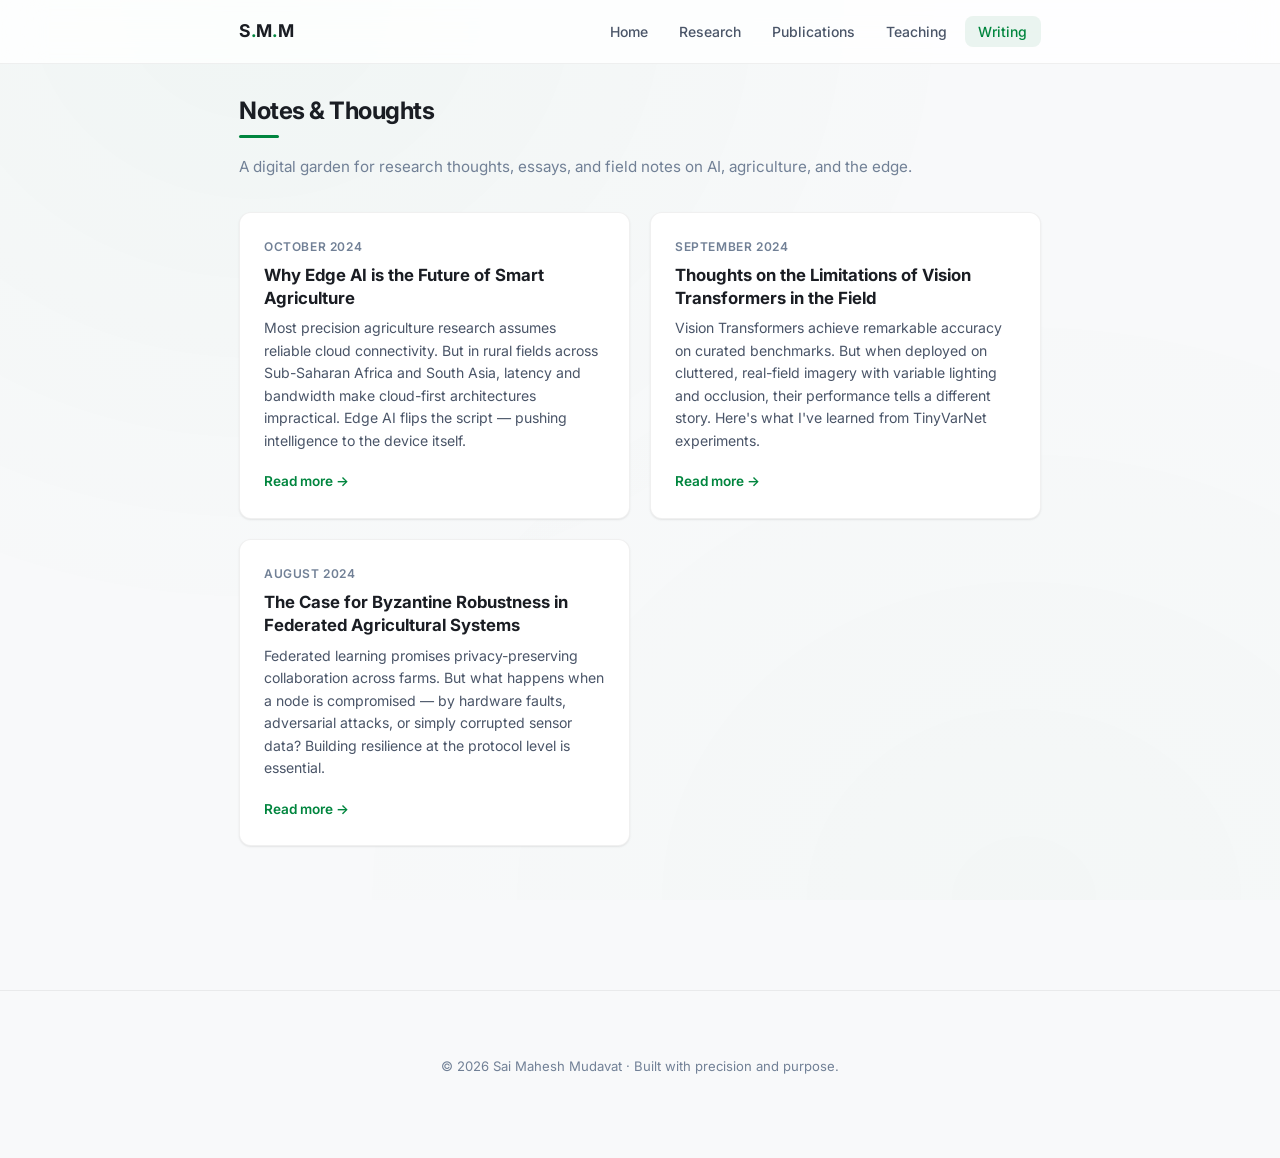
==== writing.html @ 9abcfe38 "Initial commit: premium academic portfolio website" ====
<!DOCTYPE html>
<html lang="en">
<head>
  <meta charset="UTF-8">
  <meta name="viewport" content="width=device-width, initial-scale=1.0">
  <title>Writing & Thoughts — Sai Mahesh Mudavat</title>
  <meta name="description" content="Research thoughts, essays, and updates by Sai Mahesh Mudavat on Edge AI, Vision Transformers, and Smart Agriculture.">
  <link rel="stylesheet" href="assets/css/style.css">
  <link rel="icon" href="data:image/svg+xml,<svg xmlns='http://www.w3.org/2000/svg' viewBox='0 0 100 100'><text y='.9em' font-size='90'>🧠</text></svg>">
</head>
<body>

  <!-- ====== Navigation ====== -->
  <nav class="navbar" id="navbar">
    <div class="nav-container">
      <a href="index.html" class="nav-logo">S<span>.</span>M<span>.</span>M</a>
      <button class="nav-toggle" id="navToggle" aria-label="Toggle navigation">
        <span></span><span></span><span></span>
      </button>
      <ul class="nav-links" id="navLinks">
        <li><a href="index.html">Home</a></li>
        <li><a href="research.html">Research</a></li>
        <li><a href="publications.html">Publications</a></li>
        <li><a href="teaching.html">Teaching</a></li>
        <li><a href="writing.html" class="active">Writing</a></li>
      </ul>
    </div>
  </nav>

  <!-- ====== Main Content ====== -->
  <main class="container page-content">

    <section class="section reveal" id="writing">
      <h2>Notes &amp; Thoughts</h2>
      <p style="margin-bottom: 2rem; color: var(--text-muted); font-size: 0.95rem;">
        A digital garden for research thoughts, essays, and field notes on AI, agriculture, and the edge.
      </p>

      <div class="card-grid">

        <div class="writing-card">
          <div class="writing-date">October 2024</div>
          <div class="writing-title">Why Edge AI is the Future of Smart Agriculture</div>
          <p class="writing-excerpt">
            Most precision agriculture research assumes reliable cloud connectivity. But in rural fields across 
            Sub-Saharan Africa and South Asia, latency and bandwidth make cloud-first architectures impractical. 
            Edge AI flips the script — pushing intelligence to the device itself.
          </p>
          <a href="#" class="read-more">Read more →</a>
        </div>

        <div class="writing-card">
          <div class="writing-date">September 2024</div>
          <div class="writing-title">Thoughts on the Limitations of Vision Transformers in the Field</div>
          <p class="writing-excerpt">
            Vision Transformers achieve remarkable accuracy on curated benchmarks. But when deployed on cluttered, 
            real-field imagery with variable lighting and occlusion, their performance tells a different story. 
            Here's what I've learned from TinyVarNet experiments.
          </p>
          <a href="#" class="read-more">Read more →</a>
        </div>

        <div class="writing-card">
          <div class="writing-date">August 2024</div>
          <div class="writing-title">The Case for Byzantine Robustness in Federated Agricultural Systems</div>
          <p class="writing-excerpt">
            Federated learning promises privacy-preserving collaboration across farms. But what happens when a 
            node is compromised — by hardware faults, adversarial attacks, or simply corrupted sensor data? 
            Building resilience at the protocol level is essential.
          </p>
          <a href="#" class="read-more">Read more →</a>
        </div>

      </div>
    </section>

  </main>

  <!-- ====== Footer ====== -->
  <footer class="footer">
    <div class="container">
      <p>&copy; 2026 Sai Mahesh Mudavat · Built with precision and purpose.</p>
    </div>
  </footer>

  <!-- ====== Scripts ====== -->
  <script>
    const navToggle = document.getElementById('navToggle');
    const navLinks = document.getElementById('navLinks');
    navToggle.addEventListener('click', () => navLinks.classList.toggle('show'));

    const navbar = document.getElementById('navbar');
    window.addEventListener('scroll', () => {
      navbar.classList.toggle('scrolled', window.scrollY > 10);
    });

    const revealEls = document.querySelectorAll('.reveal');
    const observer = new IntersectionObserver((entries) => {
      entries.forEach(entry => {
        if (entry.isIntersecting) {
          entry.target.classList.add('visible');
          observer.unobserve(entry.target);
        }
      });
    }, { threshold: 0.1 });
    revealEls.forEach(el => observer.observe(el));
  </script>

</body>
</html>
---- assets/css/style.css ----
/* ============================================================
   MAHESH PORTFOLIO — Premium Design System
   ============================================================ */

/* ---------- Google Fonts ---------- */
@import url('https://fonts.googleapis.com/css2?family=Inter:wght@300;400;500;600;700;800&display=swap');

/* ---------- CSS Variables ---------- */
:root {
  /* Colors */
  --bg-primary: #f8f9fa;
  --bg-secondary: #ffffff;
  --bg-dark: #0f1117;
  --text-primary: #1a1d23;
  --text-secondary: #4a5568;
  --text-muted: #718096;
  --accent: #00853E;
  --accent-light: rgba(0, 133, 62, 0.08);
  --accent-lighter: rgba(0, 133, 62, 0.04);
  --accent-hover: #006b32;
  --border: rgba(0, 0, 0, 0.06);
  --border-strong: rgba(0, 0, 0, 0.10);
  --shadow-sm: 0 1px 3px rgba(0, 0, 0, 0.04), 0 1px 2px rgba(0, 0, 0, 0.06);
  --shadow-md: 0 4px 12px rgba(0, 0, 0, 0.06), 0 2px 4px rgba(0, 0, 0, 0.04);
  --shadow-lg: 0 10px 30px rgba(0, 0, 0, 0.08), 0 4px 8px rgba(0, 0, 0, 0.04);
  --shadow-xl: 0 20px 50px rgba(0, 0, 0, 0.10);

  /* Typography */
  --font-family: 'Inter', -apple-system, BlinkMacSystemFont, 'Segoe UI', Roboto, sans-serif;
  --font-mono: 'JetBrains Mono', 'Fira Code', monospace;

  /* Spacing */
  --container-max: 850px;
  --nav-height: 64px;

  /* Transitions */
  --transition-fast: 0.15s cubic-bezier(0.4, 0, 0.2, 1);
  --transition-smooth: 0.3s cubic-bezier(0.4, 0, 0.2, 1);
  --transition-spring: 0.4s cubic-bezier(0.34, 1.56, 0.64, 1);
}

/* ---------- Reset & Global ---------- */
*,
*::before,
*::after {
  margin: 0;
  padding: 0;
  box-sizing: border-box;
}

html {
  scroll-behavior: smooth;
  -webkit-font-smoothing: antialiased;
  -moz-osx-font-smoothing: grayscale;
}

body {
  font-family: var(--font-family);
  font-size: 16px;
  line-height: 1.6;
  color: var(--text-primary);
  background-color: var(--bg-primary);
  min-height: 100vh;
  overflow-x: hidden;
}

/* Subtle animated background gradient */
body::before {
  content: '';
  position: fixed;
  top: 0;
  left: 0;
  width: 100%;
  height: 100%;
  background:
    radial-gradient(ellipse at 20% 0%, rgba(0, 133, 62, 0.03) 0%, transparent 50%),
    radial-gradient(ellipse at 80% 100%, rgba(0, 133, 62, 0.02) 0%, transparent 50%);
  pointer-events: none;
  z-index: -1;
}

/* ---------- Typography ---------- */
h1, h2, h3, h4 {
  font-weight: 700;
  letter-spacing: -0.02em;
  color: var(--text-primary);
  line-height: 1.25;
}

h1 {
  font-size: 2.25rem;
  font-weight: 800;
  letter-spacing: -0.03em;
}

h2 {
  font-size: 1.5rem;
  font-weight: 700;
  margin-bottom: 1rem;
  position: relative;
  padding-bottom: 0.75rem;
}

h2::after {
  content: '';
  position: absolute;
  bottom: 0;
  left: 0;
  width: 40px;
  height: 3px;
  background: var(--accent);
  border-radius: 2px;
  transition: width var(--transition-smooth);
}

h2:hover::after {
  width: 60px;
}

h3 {
  font-size: 1.15rem;
  font-weight: 600;
}

p {
  color: var(--text-secondary);
  line-height: 1.7;
  margin-bottom: 1rem;
}

a {
  color: var(--accent);
  text-decoration: none;
  transition: color var(--transition-fast), opacity var(--transition-fast);
}

a:hover {
  color: var(--accent-hover);
}

/* ---------- Navigation ---------- */
.navbar {
  position: sticky;
  top: 0;
  z-index: 1000;
  background: rgba(255, 255, 255, 0.82);
  backdrop-filter: blur(20px) saturate(180%);
  -webkit-backdrop-filter: blur(20px) saturate(180%);
  border-bottom: 1px solid var(--border);
  height: var(--nav-height);
  transition: box-shadow var(--transition-smooth);
}

.navbar.scrolled {
  box-shadow: var(--shadow-sm);
}

.nav-container {
  max-width: var(--container-max);
  margin: 0 auto;
  padding: 0 1.5rem;
  height: 100%;
  display: flex;
  align-items: center;
  justify-content: space-between;
}

.nav-logo {
  font-size: 1.1rem;
  font-weight: 700;
  color: var(--text-primary);
  letter-spacing: -0.02em;
  transition: color var(--transition-fast);
}

.nav-logo:hover {
  color: var(--accent);
}

.nav-logo span {
  color: var(--accent);
}

.nav-links {
  display: flex;
  align-items: center;
  gap: 0.25rem;
  list-style: none;
}

.nav-links a {
  padding: 0.45rem 0.85rem;
  font-size: 0.875rem;
  font-weight: 500;
  color: var(--text-secondary);
  border-radius: 8px;
  transition: all var(--transition-smooth);
  position: relative;
}

.nav-links a:hover,
.nav-links a.active {
  color: var(--accent);
  background: var(--accent-light);
}

/* Mobile hamburger */
.nav-toggle {
  display: none;
  flex-direction: column;
  gap: 5px;
  cursor: pointer;
  padding: 4px;
  background: none;
  border: none;
}

.nav-toggle span {
  width: 22px;
  height: 2px;
  background: var(--text-primary);
  border-radius: 2px;
  transition: all var(--transition-smooth);
}

/* ---------- Container ---------- */
.container {
  max-width: var(--container-max);
  margin: 0 auto;
  padding: 2rem 1.5rem;
}

/* ---------- Hero / Header ---------- */
.hero {
  display: flex;
  align-items: center;
  gap: 2.5rem;
  padding: 3rem 0 2rem;
}

.hero-text {
  flex: 1;
}

.hero-text h1 {
  margin-bottom: 0.3rem;
}

.hero-subtitle {
  font-size: 1.05rem;
  color: var(--accent);
  font-weight: 500;
  margin-bottom: 0.15rem;
}

.hero-affiliation {
  font-size: 0.9rem;
  color: var(--text-muted);
  margin-bottom: 1.25rem;
  line-height: 1.5;
}

.hero-links {
  display: flex;
  gap: 0.75rem;
  flex-wrap: wrap;
}

.hero-links a {
  display: inline-flex;
  align-items: center;
  gap: 0.4rem;
  padding: 0.45rem 0.9rem;
  font-size: 0.82rem;
  font-weight: 500;
  color: var(--text-secondary);
  background: var(--bg-secondary);
  border: 1px solid var(--border-strong);
  border-radius: 100px;
  transition: all var(--transition-smooth);
}

.hero-links a:hover {
  color: var(--accent);
  border-color: var(--accent);
  background: var(--accent-lighter);
  transform: translateY(-1px);
  box-shadow: var(--shadow-sm);
}

.hero-links a svg {
  width: 15px;
  height: 15px;
  flex-shrink: 0;
}

/* ---------- Profile Image ---------- */
.profile-img {
  width: 150px;
  height: 150px;
  border-radius: 50%;
  object-fit: cover;
  border: 3px solid var(--bg-secondary);
  box-shadow: var(--shadow-lg), 0 0 0 1px var(--border);
  flex-shrink: 0;
  transition: transform var(--transition-spring), box-shadow var(--transition-smooth);
}

.profile-img:hover {
  transform: scale(1.04);
  box-shadow: var(--shadow-xl), 0 0 0 2px var(--accent);
}

/* ---------- Sections ---------- */
.section {
  margin-bottom: 3rem;
  animation: fadeInUp 0.6s ease both;
}

.section:nth-child(2) { animation-delay: 0.1s; }
.section:nth-child(3) { animation-delay: 0.2s; }
.section:nth-child(4) { animation-delay: 0.3s; }

@keyframes fadeInUp {
  from {
    opacity: 0;
    transform: translateY(16px);
  }
  to {
    opacity: 1;
    transform: translateY(0);
  }
}

/* ---------- Card ---------- */
.card {
  background: var(--bg-secondary);
  border: 1px solid var(--border);
  border-radius: 12px;
  padding: 1.5rem;
  box-shadow: var(--shadow-sm);
  transition: all var(--transition-smooth);
  position: relative;
  overflow: hidden;
}

.card::before {
  content: '';
  position: absolute;
  top: 0;
  left: 0;
  right: 0;
  height: 3px;
  background: linear-gradient(90deg, var(--accent), #2dd4bf);
  opacity: 0;
  transition: opacity var(--transition-smooth);
}

.card:hover {
  transform: translateY(-3px);
  box-shadow: var(--shadow-lg);
  border-color: rgba(0, 133, 62, 0.15);
}

.card:hover::before {
  opacity: 1;
}

.card + .card {
  margin-top: 1.25rem;
}

.card h3 {
  margin-bottom: 0.6rem;
}

.card p {
  font-size: 0.92rem;
}

/* ---------- Impact Box (Publications) ---------- */
.impact-box {
  background: rgba(0, 133, 62, 0.05);
  border-left: 3px solid var(--accent);
  padding: 0.75rem 1rem;
  border-radius: 0 8px 8px 0;
  margin-top: 0.75rem;
  font-size: 0.85rem;
  color: var(--text-secondary);
  line-height: 1.6;
}

.impact-box strong {
  color: var(--accent);
  font-weight: 600;
}

/* ---------- Tags / Pills ---------- */
.tags {
  display: flex;
  flex-wrap: wrap;
  gap: 0.5rem;
  margin-top: 1rem;
}

.tag {
  display: inline-flex;
  align-items: center;
  padding: 0.35rem 0.85rem;
  font-size: 0.78rem;
  font-weight: 500;
  color: var(--accent);
  background: var(--accent-light);
  border: 1px solid rgba(0, 133, 62, 0.12);
  border-radius: 100px;
  transition: all var(--transition-smooth);
  cursor: default;
}

.tag:hover {
  background: rgba(0, 133, 62, 0.14);
  transform: translateY(-1px);
  box-shadow: var(--shadow-sm);
}

/* ---------- Timeline (News) ---------- */
.timeline {
  position: relative;
  padding-left: 1.75rem;
}

.timeline::before {
  content: '';
  position: absolute;
  left: 0;
  top: 0.5rem;
  bottom: 0.5rem;
  width: 2px;
  background: linear-gradient(180deg, var(--accent), rgba(0, 133, 62, 0.15));
  border-radius: 2px;
}

.timeline-item {
  position: relative;
  padding-bottom: 1.5rem;
}

.timeline-item:last-child {
  padding-bottom: 0;
}

.timeline-item::before {
  content: '';
  position: absolute;
  left: -1.75rem;
  top: 0.45rem;
  width: 10px;
  height: 10px;
  border-radius: 50%;
  background: var(--accent);
  border: 2px solid var(--bg-primary);
  box-shadow: 0 0 0 3px var(--accent-light);
  transition: transform var(--transition-spring);
}

.timeline-item:hover::before {
  transform: scale(1.3);
}

.timeline-date {
  font-size: 0.78rem;
  font-weight: 600;
  color: var(--accent);
  text-transform: uppercase;
  letter-spacing: 0.04em;
  margin-bottom: 0.25rem;
}

.timeline-content {
  font-size: 0.92rem;
  color: var(--text-secondary);
}

/* ---------- Publication List ---------- */
.pub-item {
  padding: 1.25rem 0;
  border-bottom: 1px solid var(--border);
  transition: background var(--transition-smooth);
}

.pub-item:last-child {
  border-bottom: none;
}

.pub-item:hover {
  background: var(--accent-lighter);
  margin-left: -1rem;
  margin-right: -1rem;
  padding-left: 1rem;
  padding-right: 1rem;
  border-radius: 8px;
}

.pub-item .authors {
  font-size: 0.9rem;
  color: var(--text-secondary);
  margin-bottom: 0.2rem;
}

.pub-item .title {
  font-size: 0.95rem;
  font-weight: 600;
  color: var(--text-primary);
  margin-bottom: 0.2rem;
}

.pub-item .venue {
  font-size: 0.85rem;
  color: var(--text-muted);
  font-style: italic;
}

.pub-item .author-highlight {
  font-weight: 700;
  color: var(--text-primary);
}

/* ---------- Grid Layouts ---------- */
.card-grid {
  display: grid;
  grid-template-columns: repeat(auto-fit, minmax(280px, 1fr));
  gap: 1.25rem;
}

.card-grid .card + .card {
  margin-top: 0;
}

/* ---------- Teaching List ---------- */
.teaching-item {
  background: var(--bg-secondary);
  border: 1px solid var(--border);
  border-radius: 12px;
  padding: 1.25rem 1.5rem;
  margin-bottom: 1rem;
  transition: all var(--transition-smooth);
  position: relative;
}

.teaching-item:hover {
  box-shadow: var(--shadow-md);
  border-color: rgba(0, 133, 62, 0.15);
}

.teaching-item h3 {
  font-size: 1rem;
  margin-bottom: 0.15rem;
}

.teaching-meta {
  font-size: 0.82rem;
  color: var(--text-muted);
  margin-bottom: 0.6rem;
  display: flex;
  align-items: center;
  gap: 0.5rem;
}

.teaching-item ul {
  padding-left: 1.2rem;
  margin: 0;
}

.teaching-item li {
  font-size: 0.88rem;
  color: var(--text-secondary);
  line-height: 1.6;
  margin-bottom: 0.35rem;
}

/* ---------- Service inline grid ---------- */
.service-grid {
  display: flex;
  flex-wrap: wrap;
  gap: 0.5rem;
}

.service-badge {
  display: inline-flex;
  align-items: center;
  gap: 0.3rem;
  padding: 0.4rem 0.9rem;
  font-size: 0.82rem;
  font-weight: 500;
  color: var(--text-secondary);
  background: var(--bg-secondary);
  border: 1px solid var(--border-strong);
  border-radius: 8px;
  transition: all var(--transition-smooth);
}

.service-badge:hover {
  border-color: var(--accent);
  color: var(--accent);
  background: var(--accent-lighter);
  transform: translateY(-1px);
}

/* ---------- Writing / Blog cards ---------- */
.writing-card {
  background: var(--bg-secondary);
  border: 1px solid var(--border);
  border-radius: 12px;
  padding: 1.5rem;
  box-shadow: var(--shadow-sm);
  transition: all var(--transition-smooth);
  position: relative;
  overflow: hidden;
}

.writing-card::after {
  content: '';
  position: absolute;
  bottom: 0;
  left: 0;
  right: 0;
  height: 3px;
  background: linear-gradient(90deg, var(--accent), #22d3ee);
  transform: scaleX(0);
  transition: transform var(--transition-smooth);
  transform-origin: left;
}

.writing-card:hover {
  transform: translateY(-4px);
  box-shadow: var(--shadow-lg);
}

.writing-card:hover::after {
  transform: scaleX(1);
}

.writing-date {
  font-size: 0.75rem;
  font-weight: 600;
  color: var(--text-muted);
  text-transform: uppercase;
  letter-spacing: 0.05em;
  margin-bottom: 0.5rem;
}

.writing-title {
  font-size: 1.05rem;
  font-weight: 700;
  color: var(--text-primary);
  margin-bottom: 0.5rem;
  line-height: 1.35;
}

.writing-excerpt {
  font-size: 0.88rem;
  color: var(--text-secondary);
  margin-bottom: 1rem;
  line-height: 1.6;
}

.read-more {
  font-size: 0.85rem;
  font-weight: 600;
  color: var(--accent);
  display: inline-flex;
  align-items: center;
  gap: 0.3rem;
  transition: gap var(--transition-smooth), color var(--transition-fast);
}

.read-more:hover {
  gap: 0.6rem;
  color: var(--accent-hover);
}

/* ---------- Highlight / Vision Box ---------- */
.vision-box {
  background: linear-gradient(135deg, var(--accent-light), rgba(0, 133, 62, 0.02));
  border: 1px solid rgba(0, 133, 62, 0.12);
  border-left: 4px solid var(--accent);
  border-radius: 0 12px 12px 0;
  padding: 1.5rem;
  margin-top: 1.5rem;
  position: relative;
}

.vision-box::before {
  content: '🌱';
  position: absolute;
  top: 1rem;
  right: 1rem;
  font-size: 1.5rem;
  opacity: 0.5;
}

.vision-box p {
  font-size: 0.95rem;
  color: var(--text-secondary);
  font-style: italic;
}

/* ---------- Footer ---------- */
.footer {
  margin-top: 4rem;
  padding: 2rem 0;
  border-top: 1px solid var(--border);
  text-align: center;
}

.footer p {
  font-size: 0.82rem;
  color: var(--text-muted);
}

.footer a {
  font-weight: 500;
}

/* ---------- Responsive ---------- */
@media (max-width: 768px) {
  h1 {
    font-size: 1.75rem;
  }

  h2 {
    font-size: 1.25rem;
  }

  .hero {
    flex-direction: column-reverse;
    text-align: center;
    gap: 1.5rem;
    padding: 2rem 0 1.5rem;
  }

  .hero-links {
    justify-content: center;
  }

  .profile-img {
    width: 120px;
    height: 120px;
  }

  .card-grid {
    grid-template-columns: 1fr;
  }

  .container {
    padding: 1.5rem 1rem;
  }

  /* Mobile nav */
  .nav-links {
    display: none;
    position: absolute;
    top: var(--nav-height);
    left: 0;
    right: 0;
    background: rgba(255, 255, 255, 0.98);
    backdrop-filter: blur(20px);
    flex-direction: column;
    padding: 1rem;
    border-bottom: 1px solid var(--border);
    box-shadow: var(--shadow-md);
  }

  .nav-links.show {
    display: flex;
  }

  .nav-toggle {
    display: flex;
  }
}

@media (max-width: 480px) {
  h1 {
    font-size: 1.5rem;
  }

  .hero-links a {
    font-size: 0.75rem;
    padding: 0.35rem 0.7rem;
  }
}

/* ---------- Page transition ---------- */
.page-content {
  animation: pageIn 0.5s ease both;
}

@keyframes pageIn {
  from {
    opacity: 0;
    transform: translateY(10px);
  }
  to {
    opacity: 1;
    transform: translateY(0);
  }
}

/* ---------- Scroll reveal utility ---------- */
.reveal {
  opacity: 0;
  transform: translateY(20px);
  transition: all 0.6s cubic-bezier(0.4, 0, 0.2, 1);
}

.reveal.visible {
  opacity: 1;
  transform: translateY(0);
}

/* ---------- Selection ---------- */
::selection {
  background: rgba(0, 133, 62, 0.15);
  color: var(--text-primary);
}
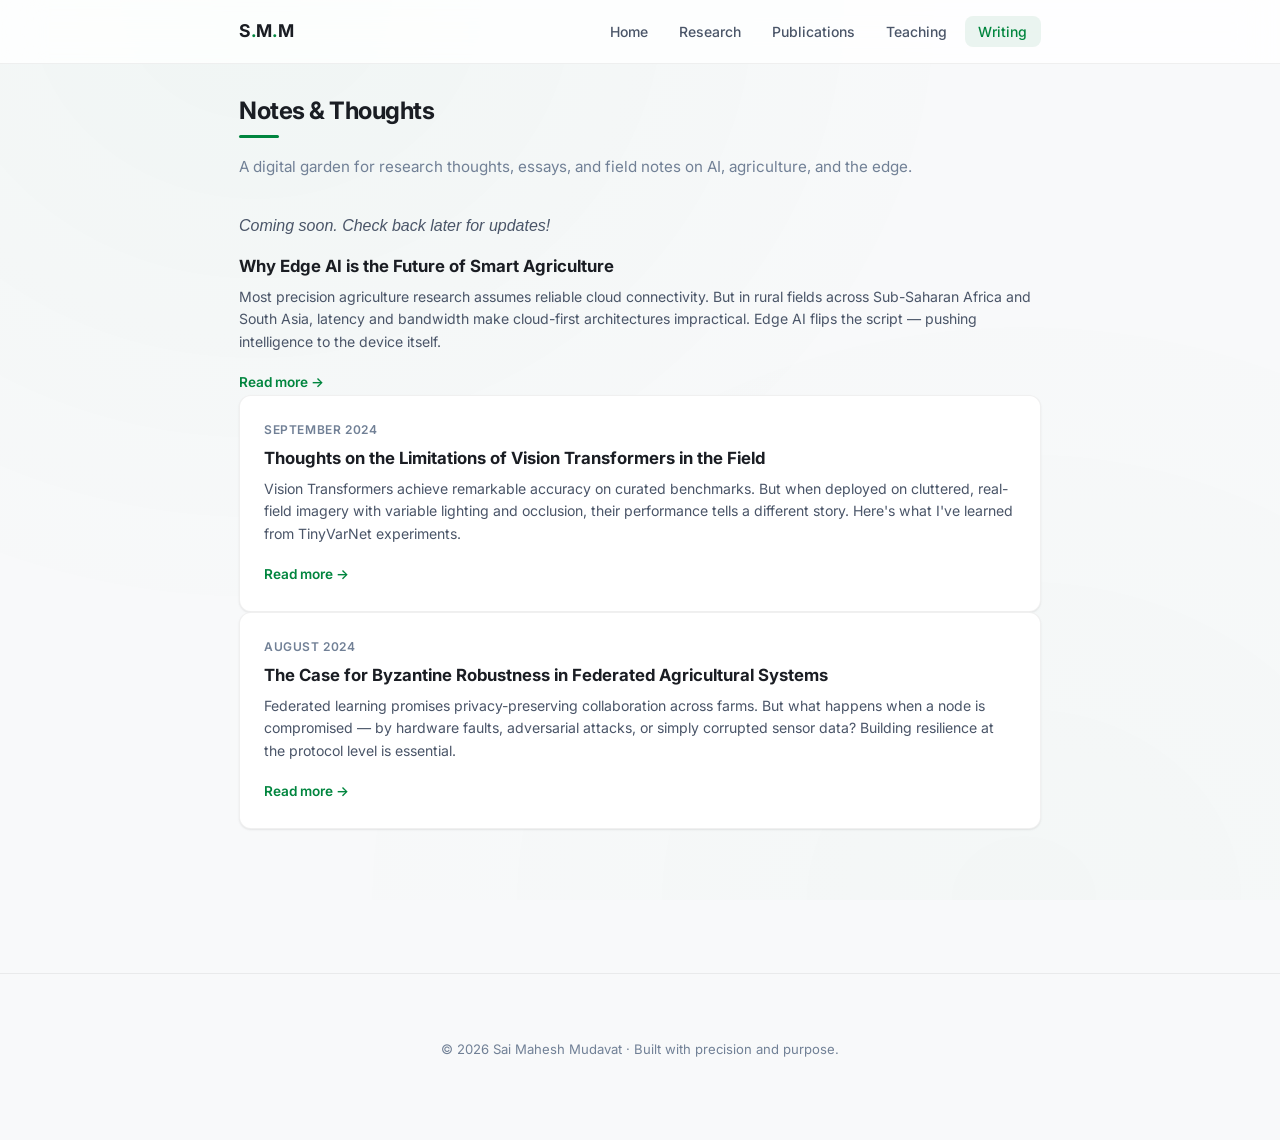
==== commit 9e1e165c: "Update email, add resume, clear writing section" ====
--- a/writing.html
+++ b/writing.html
@@ -36,10 +36,7 @@
         A digital garden for research thoughts, essays, and field notes on AI, agriculture, and the edge.
       </p>
 
-      <div class="card-grid">
-
-        <div class="writing-card">
-          <div class="writing-date">October 2024</div>
+      <div class="card-grid"><p><em>Coming soon. Check back later for updates!</em></p></div>
           <div class="writing-title">Why Edge AI is the Future of Smart Agriculture</div>
           <p class="writing-excerpt">
             Most precision agriculture research assumes reliable cloud connectivity. But in rural fields across 
@@ -108,3 +105,4 @@
 
 </body>
 </html>
+
--- a/assets/css/style.css
+++ b/assets/css/style.css
@@ -80,7 +80,10 @@
 }
 
 /* ---------- Typography ---------- */
-h1, h2, h3, h4 {
+h1,
+h2,
+h3,
+h4 {
   font-weight: 700;
   letter-spacing: -0.02em;
   color: var(--text-primary);
@@ -317,15 +320,24 @@
   animation: fadeInUp 0.6s ease both;
 }
 
-.section:nth-child(2) { animation-delay: 0.1s; }
-.section:nth-child(3) { animation-delay: 0.2s; }
-.section:nth-child(4) { animation-delay: 0.3s; }
+.section:nth-child(2) {
+  animation-delay: 0.1s;
+}
+
+.section:nth-child(3) {
+  animation-delay: 0.2s;
+}
+
+.section:nth-child(4) {
+  animation-delay: 0.3s;
+}
 
 @keyframes fadeInUp {
   from {
     opacity: 0;
     transform: translateY(16px);
   }
+
   to {
     opacity: 1;
     transform: translateY(0);
@@ -366,7 +378,7 @@
   opacity: 1;
 }
 
-.card + .card {
+.card+.card {
   margin-top: 1.25rem;
 }
 
@@ -532,7 +544,7 @@
   gap: 1.25rem;
 }
 
-.card-grid .card + .card {
+.card-grid .card+.card {
   margin-top: 0;
 }
 
@@ -801,6 +813,7 @@
     opacity: 0;
     transform: translateY(10px);
   }
+
   to {
     opacity: 1;
     transform: translateY(0);
@@ -823,4 +836,4 @@
 ::selection {
   background: rgba(0, 133, 62, 0.15);
   color: var(--text-primary);
-}
+}
